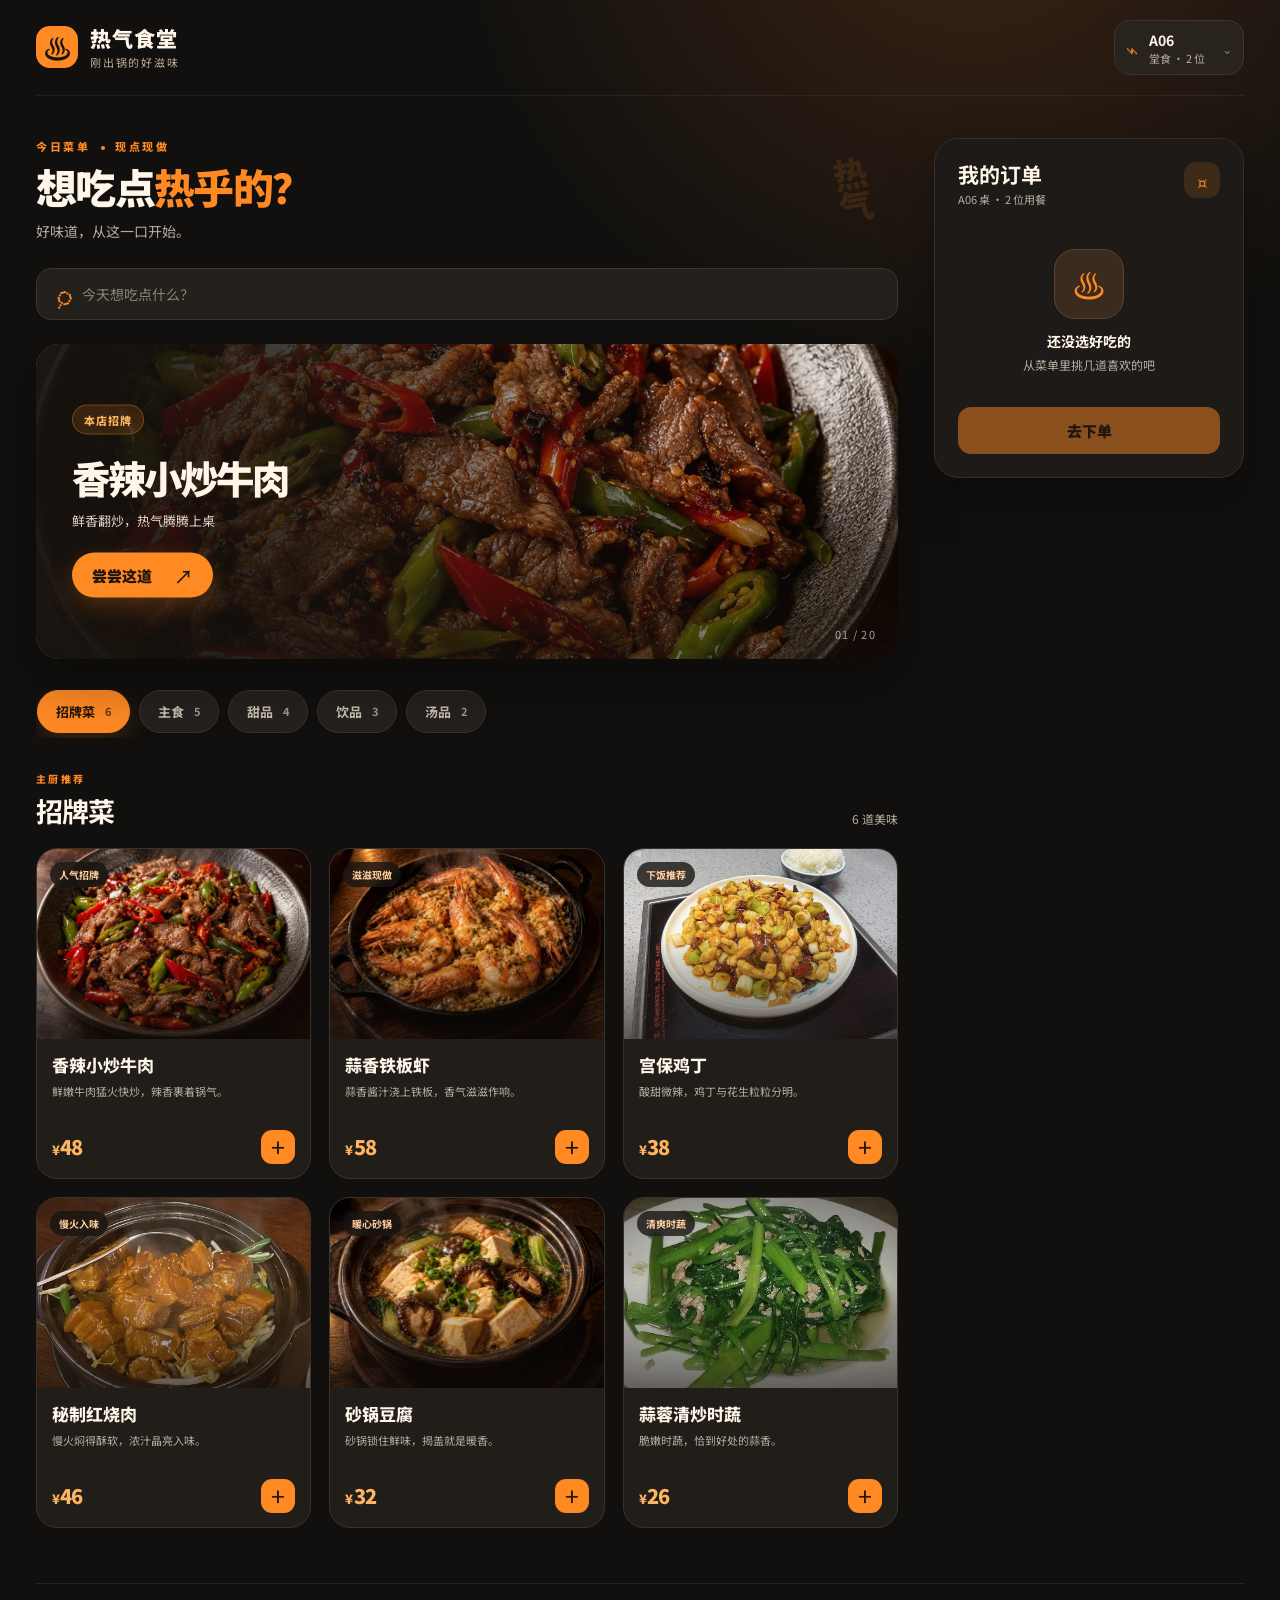
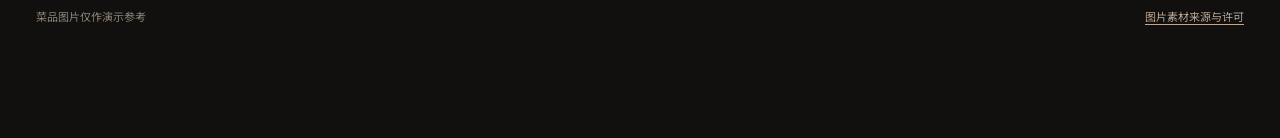
==== index.html @ c59a1891 "Publish mobile food ordering demo" ====
<!doctype html>
<html lang="zh-CN">
<head>
  <meta charset="UTF-8" />
  <meta name="viewport" content="width=device-width, initial-scale=1, viewport-fit=cover" />
  <meta name="theme-color" content="#11100e" />
  <meta name="description" content="热气食堂，现点现做的美味。" />
  <title>热气食堂 · 点单</title>
  <link rel="icon" type="image/svg+xml" href="data:image/svg+xml,%3Csvg xmlns='http://www.w3.org/2000/svg' viewBox='0 0 64 64'%3E%3Crect width='64' height='64' rx='16' fill='%2311100e'/%3E%3Cpath d='M14 37c2 10 10 15 18 15s16-5 18-15H14Z' fill='%23ff8a24'/%3E%3Cpath d='M24 14c-5 6 3 8-2 14M34 10c-5 7 3 9-2 17M44 15c-5 6 3 8-2 14' fill='none' stroke='%23fff5e8' stroke-width='3' stroke-linecap='round'/%3E%3C/svg%3E" />
  <link rel="stylesheet" href="./style.css" />
  <script defer src="./app.js"></script>
</head>
<body>
  <div class="app-shell">
    <header class="topbar">
      <div class="brand-lockup"><div class="brand-icon" aria-hidden="true">♨</div><div><div class="brand-name">热气食堂</div><div class="brand-sub">刚出锅的好滋味</div></div></div>
      <button class="table-chip" id="tableButton" type="button" aria-label="查看桌号与人数"><span class="table-chip-icon" aria-hidden="true">⌁</span><span><b>A06</b><small>堂食 · <span id="partyDisplay">2</span> 位</small></span><span class="chevron" aria-hidden="true">⌄</span></button>
    </header>
    <main class="main-content">
      <div class="menu-main">
        <section class="welcome"><div><div class="eyebrow">今日菜单 <span></span> 现点现做</div><h1>想吃点<span>热乎的？</span></h1><p>好味道，从这一口开始。</p></div><div class="welcome-mark" aria-hidden="true">热<br>气</div></section>
        <label class="searchbar"><span class="search-icon" aria-hidden="true">⌕</span><input id="searchInput" type="search" placeholder="今天想吃点什么？" autocomplete="off" /><button id="clearSearch" class="clear-search" type="button" aria-label="清除搜索">×</button></label>
        <section class="hero-card" id="heroCard" aria-label="招牌推荐"><div class="hero-photo" id="heroPhoto"></div><div class="hero-shade"></div><div class="hero-copy"><span class="hero-label">本店招牌</span><h2>香辣小炒牛肉</h2><p>鲜香翻炒，热气腾腾上桌</p><button id="heroButton" type="button">尝尝这道 <span aria-hidden="true">↗</span></button></div><div class="hero-number">01 / 20</div></section>
        <nav class="categories" id="categories" aria-label="菜品分类"></nav>
        <div class="section-heading"><div><p class="eyebrow" id="sectionEyebrow">主厨推荐</p><h2 id="sectionTitle">招牌菜</h2></div><span id="resultCount">6 道美味</span></div>
        <section class="food-grid" id="foodGrid" aria-label="菜品列表"></section>
      </div>
      <aside class="desktop-order" id="desktopOrder" aria-label="当前订单"></aside>
    </main>
    <footer class="site-footer"><span>菜品图片仅作演示参考</span><a href="./credits.html">图片素材来源与许可</a></footer>
  </div>
  <div class="mobile-order-bar" id="mobileOrderBar"></div>
  <div id="overlayRoot"></div>
  <div class="toast" id="toast" role="status" aria-live="polite"></div>
</body>
</html>
---- style.css ----
@import url('https://fonts.googleapis.com/css2?family=Noto+Sans+SC:wght@400;500;600;700;800;900&display=swap');
:root{color-scheme:dark;--bg:#11100e;--surface:#211e1a;--surface-2:#2b2722;--line:#3b352e;--cream:#fff5e8;--muted:#b8ada0;--orange:#ff8a24;--orange-light:#ffb460;--red:#ff5638;--radius:24px;font-family:'Noto Sans SC',-apple-system,BlinkMacSystemFont,'PingFang SC',sans-serif;background:var(--bg);color:var(--cream)}
*{box-sizing:border-box}html{scroll-behavior:smooth}body{margin:0;min-width:320px;background:radial-gradient(circle at 76% -8%,#3b2415 0,transparent 25%),var(--bg);font-size:15px}button,input,textarea{font:inherit}button{cursor:pointer}button:disabled{cursor:not-allowed;opacity:.48}img{display:block;max-width:100%}body.modal-open{overflow:hidden}::selection{background:#ff8a2466;color:white}
.app-shell{max-width:1440px;margin:auto;padding:0 36px 90px}.topbar{height:96px;display:flex;align-items:center;justify-content:space-between;border-bottom:1px solid #ffffff10}.brand-lockup{display:flex;align-items:center;gap:12px}.brand-icon{width:42px;height:42px;border-radius:14px;background:var(--orange);color:#19130d;display:grid;place-items:center;font-size:29px;font-weight:800;line-height:1}.brand-name{font-size:21px;font-weight:900;letter-spacing:.045em;line-height:1.3}.brand-sub{font-size:11px;color:#bda994;letter-spacing:.16em;margin-top:2px}.table-chip{border:1px solid var(--line);border-radius:16px;background:#28231d;padding:8px 12px;color:var(--cream);display:flex;align-items:center;gap:10px;min-width:130px;text-align:left;transition:border-color .2s,transform .2s}.table-chip:hover{border-color:var(--orange);transform:translateY(-1px)}.table-chip-icon{font-size:23px;color:var(--orange);line-height:1}.table-chip b{font-size:14px;line-height:1.2}.table-chip small{display:block;color:var(--muted);font-size:11px;white-space:nowrap}.chevron{margin-left:auto;color:var(--muted)}.main-content{display:grid;grid-template-columns:minmax(0,1fr) 310px;gap:36px}.menu-main{min-width:0}.welcome{display:flex;justify-content:space-between;align-items:center;margin:42px 0 27px}.eyebrow{font-size:11px;font-weight:800;letter-spacing:.23em;color:var(--orange);margin:0 0 9px}.eyebrow span{display:inline-block;width:4px;height:4px;border-radius:50%;background:var(--orange);vertical-align:middle;margin:0 5px}.welcome h1{font-size:clamp(30px,3.2vw,44px);line-height:1.17;margin:0;font-weight:900;letter-spacing:-.04em}.welcome h1 span{color:var(--orange)}.welcome p{margin:10px 0 0;color:var(--muted);font-size:14px}.welcome-mark{font-size:34px;font-weight:900;line-height:.95;color:#ff8a2420;transform:rotate(-11deg);margin-right:28px}.searchbar{height:52px;border:1px solid var(--line);border-radius:15px;background:#24201c;display:flex;align-items:center;padding:0 17px;gap:10px;transition:border-color .2s,box-shadow .2s}.searchbar:focus-within{border-color:var(--orange);box-shadow:0 0 0 3px #ff8a241a}.search-icon{font-size:31px;line-height:1;color:var(--orange);transform:rotate(-15deg);margin-top:-5px}.searchbar input{background:none;border:0;outline:0;color:var(--cream);width:100%;font-size:14px}.searchbar input::placeholder{color:#8e8479}.clear-search{background:none;border:0;color:var(--muted);font-size:22px;display:none}.clear-search.visible{display:block}.hero-card{height:315px;position:relative;border-radius:var(--radius);overflow:hidden;background:radial-gradient(circle at 70% 40%,#4a3020,#241b16 70%);margin:24px 0 30px;isolation:isolate;box-shadow:0 22px 60px #0005}.hero-photo{position:absolute;inset:0;background-size:cover;background-position:63% center;opacity:.97;transition:transform .6s}.hero-card:hover .hero-photo{transform:scale(1.045)}.hero-shade{position:absolute;inset:0;background:linear-gradient(90deg,#15110df2 0%,#15110dc9 30%,#15110d15 80%),linear-gradient(0deg,#110e0988,transparent 55%)}.hero-copy{position:absolute;left:36px;top:50%;transform:translateY(-50%);z-index:2}.hero-label{display:inline-block;padding:6px 11px;border-radius:100px;background:#ff8a2426;border:1px solid #ff8a2455;color:var(--orange-light);font-size:11px;font-weight:800;letter-spacing:.08em}.hero-copy h2{margin:14px 0 6px;font-size:clamp(27px,3vw,39px);font-weight:900;letter-spacing:-.05em}.hero-copy p{margin:0 0 23px;color:#e2d4c4;font-size:13px}.hero-copy button{border:0;border-radius:100px;background:var(--orange);color:#21150b;font-weight:900;padding:12px 20px;display:flex;gap:22px;align-items:center;box-shadow:0 8px 24px #ff8a2440;transition:transform .2s,background .2s}.hero-copy button:hover{transform:translateY(-2px);background:#ffa444}.hero-copy button span{font-size:19px;font-weight:500;line-height:1}.hero-number{position:absolute;right:22px;bottom:17px;color:#fff9;font-size:11px;letter-spacing:.12em}.categories{display:flex;gap:9px;overflow:auto;scrollbar-width:none;margin-bottom:33px;padding:1px 1px 5px}.categories::-webkit-scrollbar{display:none}.category-tab{border:1px solid var(--line);background:#24211e;color:#c8bdb0;padding:11px 18px;border-radius:100px;white-space:nowrap;display:flex;align-items:center;gap:10px;font-size:13px;font-weight:700;transition:all .2s}.category-tab:hover{border-color:#b87135;color:var(--cream)}.category-tab.active{background:var(--orange);color:#241508;border-color:var(--orange);box-shadow:0 7px 23px #ff8a242d}.category-count{font-size:11px;opacity:.72}.section-heading{display:flex;align-items:end;justify-content:space-between;margin-bottom:18px}.section-heading .eyebrow{margin-bottom:5px;font-size:10px}.section-heading h2{margin:0;font-size:27px;letter-spacing:-.04em}.section-heading>span{font-size:12px;color:var(--muted);margin-bottom:3px}.food-grid{display:grid;grid-template-columns:repeat(3,minmax(0,1fr));gap:18px}.food-card{background:#211e1a;border:1px solid #39332c;border-radius:21px;overflow:hidden;min-width:0;transition:transform .22s,border-color .22s,box-shadow .22s;position:relative}.food-card:hover{transform:translateY(-4px);border-color:#765037;box-shadow:0 16px 32px #0005}.food-card:focus-within{border-color:var(--orange)}.card-image-button{display:block;position:relative;width:100%;height:190px;border:0;padding:0;background:radial-gradient(circle at center,#493225,#1a1714);overflow:hidden}.card-image-button img{width:100%;height:100%;object-fit:cover;transition:transform .5s}.food-card:hover img{transform:scale(1.06)}.card-image-button:after{content:"";position:absolute;inset:45% 0 0;background:linear-gradient(transparent,#130d09a0);pointer-events:none}.card-tag{position:absolute;left:13px;top:13px;background:#181512cc;color:#ffce9d;font-size:10px;font-weight:700;padding:5px 9px;border-radius:100px;z-index:3;backdrop-filter:blur(5px)}.card-content{padding:15px 15px 14px}.card-title{border:0;background:none;color:var(--cream);padding:0;text-align:left;font-size:17px;line-height:1.35;font-weight:800;display:block}.card-desc{font-size:11px;line-height:1.45;color:var(--muted);margin:7px 0 15px;min-height:31px;display:-webkit-box;-webkit-line-clamp:2;-webkit-box-orient:vertical;overflow:hidden}.card-footer{display:flex;align-items:center;justify-content:space-between;gap:6px}.price{color:var(--orange-light);font-weight:900;font-size:20px;letter-spacing:-.04em}.price small{font-size:13px;margin-right:1px}.card-add{width:34px;height:34px;background:var(--orange);border:0;border-radius:11px;color:#261508;display:grid;place-items:center;font-size:25px;line-height:1;transition:transform .18s,background .18s}.card-add:hover{transform:scale(1.09);background:#ffab4e}.stepper{display:flex;align-items:center;gap:5px}.stepper button{height:29px;width:29px;border:1px solid #6b5440;border-radius:9px;background:#30271f;color:var(--cream);font-size:19px;line-height:1}.stepper button:last-child{background:var(--orange);border-color:var(--orange);color:#1b110a}.stepper b{font-size:13px;min-width:15px;text-align:center}.desktop-order{position:sticky;top:20px;align-self:start;margin-top:42px;border-radius:24px;background:#1d1a17;border:1px solid #352d26;padding:23px;min-height:315px;box-shadow:0 20px 50px #0004}.order-head{display:flex;justify-content:space-between;align-items:start;margin-bottom:18px}.order-head h2{font-size:21px;line-height:1.2;margin:0}.order-head small{color:var(--muted);font-size:11px}.order-title-icon{width:36px;height:36px;border-radius:12px;background:#ff8a2425;color:var(--orange);display:grid;place-items:center;font-size:19px}.order-empty{text-align:center;padding:23px 0 19px;color:var(--muted)}.order-empty-icon{width:70px;height:70px;border-radius:21px;border:1px solid #5e4430;background:#3b2b1f;display:grid;place-items:center;margin:0 auto 12px;color:var(--orange);font-size:34px}.order-empty b{display:block;color:var(--cream);font-size:14px;margin-bottom:5px}.order-empty p{font-size:12px;margin:0}.order-row{display:grid;grid-template-columns:45px 1fr auto;gap:9px;align-items:center;padding:12px 0;border-bottom:1px solid #ffffff12}.order-row img{height:45px;width:45px;object-fit:cover;border-radius:9px}.order-row b{font-size:12px;display:block;line-height:1.35}.order-row small{font-size:10px;color:var(--muted)}.order-row .line-price{color:var(--orange-light);font-size:12px;font-weight:800}.order-summary{border-top:1px solid #ffffff18;margin-top:19px;padding-top:16px;display:flex;justify-content:space-between;align-items:center}.order-summary span{color:var(--muted);font-size:12px}.order-summary b{font-size:23px;color:var(--orange-light)}.primary-button{border:0;border-radius:13px;background:var(--orange);color:#241407;font-weight:900;min-height:47px;padding:11px 20px;transition:transform .18s,background .18s}.primary-button:hover{background:#ffab4e;transform:translateY(-1px)}.order-checkout{width:100%;margin-top:15px}.mobile-order-bar{display:none}.empty-result{grid-column:1/-1;padding:60px 20px;text-align:center;color:var(--muted);border:1px dashed #5b4b3e;border-radius:20px}.empty-result b{display:block;color:var(--cream);font-size:17px;margin-bottom:5px}.empty-result p{margin:0 0 20px;font-size:13px}.empty-result button{border:1px solid var(--orange);background:transparent;color:var(--orange);padding:9px 15px;border-radius:9px}
/* Ambience lives inside the food image, and pauses when its card leaves view. */
.food-visual{position:absolute;inset:0;pointer-events:none;overflow:hidden;z-index:2}.food-visual .steam{position:absolute;bottom:18%;width:22px;height:75px;border-radius:50%;filter:blur(8px);background:linear-gradient(0deg,#fff0,#fff5 45%,#fff0);opacity:0;animation:steam-rise 3.6s ease-out infinite;transform-origin:bottom}.food-visual .steam:nth-child(1){left:44%;animation-delay:.3s}.food-visual .steam:nth-child(2){left:55%;animation-delay:1.5s;height:65px}.food-visual .steam:nth-child(3){left:63%;animation-delay:2.4s;height:51px}.food-visual .spark{position:absolute;left:52%;bottom:32%;width:4px;height:4px;border-radius:50%;background:#ff9a39;box-shadow:0 0 8px 2px #ff6a21;opacity:0;animation:spark-fly 3s infinite}.food-visual .spark:nth-of-type(5){left:66%;animation-delay:1.3s}.food-visual .spark:nth-of-type(6){left:38%;animation-delay:2s}.food-visual .bubble{position:absolute;bottom:14%;width:5px;height:5px;border:1px solid #fff9;border-radius:50%;opacity:0;animation:bubble-up 3s linear infinite}.food-visual .bubble:nth-child(1){left:42%;animation-delay:0s}.food-visual .bubble:nth-child(2){left:53%;animation-delay:1s;width:8px;height:8px}.food-visual .bubble:nth-child(3){left:61%;animation-delay:2s}.food-visual .shine{position:absolute;width:60%;height:40%;left:20%;top:31%;border-radius:50%;background:radial-gradient(ellipse,#ffb56533,transparent 70%);mix-blend-mode:screen;animation:shine-breathe 3.5s ease-in-out infinite alternate}.food-visual .snow{position:absolute;left:48%;top:10%;width:4px;height:4px;background:#fff8;border-radius:50%;opacity:0;animation:snow-fall 4s linear infinite}.food-visual .snow:nth-child(2){left:61%;animation-delay:1.4s}.food-visual .snow:nth-child(3){left:35%;animation-delay:2.7s}.food-visual.paused *{animation-play-state:paused!important}.food-visual.low-motion *{animation:none!important}.food-visual.low-motion .steam{opacity:.26}.food-visual.low-motion .shine{opacity:.5}@keyframes steam-rise{0%{transform:translate(0,10px) scale(.6);opacity:0}25%{opacity:.35}100%{transform:translate(15px,-65px) scale(1.65);opacity:0}}@keyframes spark-fly{0%,66%{opacity:0;transform:translate(0,0) scale(.2)}70%{opacity:.8}90%,100%{opacity:0;transform:translate(18px,-46px) scale(.2)}}@keyframes bubble-up{0%{transform:translateY(0) scale(.5);opacity:0}15%{opacity:.8}85%{opacity:.55}100%{transform:translateY(-95px) scale(1.15);opacity:0}}@keyframes shine-breathe{from{opacity:.3;transform:scale(.9)}to{opacity:.8;transform:scale(1.08)}}@keyframes snow-fall{0%{transform:translate(0,-12px);opacity:0}20%{opacity:.85}100%{transform:translate(22px,110px);opacity:0}}
/* Detail and order sheets */
.overlay{position:fixed;inset:0;z-index:50;background:#000b;display:flex;justify-content:center;align-items:center;padding:22px;backdrop-filter:blur(6px);animation:overlay-in .2s}.sheet{width:min(940px,100%);max-height:min(92vh,860px);overflow:auto;border-radius:28px;background:#211e1a;border:1px solid #514238;box-shadow:0 30px 90px #000b;position:relative;animation:sheet-in .28s cubic-bezier(.2,.8,.2,1)}.close-button{position:absolute;z-index:15;right:18px;top:18px;width:38px;height:38px;border:1px solid #ffffff55;border-radius:12px;background:#1a1713aa;color:white;font-size:24px;display:grid;place-items:center;backdrop-filter:blur(7px)}.detail-layout{display:grid;grid-template-columns:48% 52%;min-height:565px}.detail-photo-wrap{position:relative;min-height:565px;background:#1a1714;overflow:hidden}.detail-photo-wrap img{width:100%;height:100%;object-fit:cover;position:absolute;inset:0}.detail-photo-wrap:after{content:"";position:absolute;inset:45% 0 0;background:linear-gradient(transparent,#14100dbb);pointer-events:none}.detail-photo-wrap .food-visual{z-index:2}.detail-photo-label{position:absolute;left:25px;bottom:26px;z-index:5;color:#fff;font-size:12px;letter-spacing:.12em}.detail-content{padding:37px 36px 28px;display:flex;flex-direction:column}.detail-category{font-size:11px;color:var(--orange);font-weight:800;letter-spacing:.17em}.detail-content h2{font-size:31px;line-height:1.25;margin:10px 0 11px;letter-spacing:-.04em}.detail-description{font-size:14px;line-height:1.75;color:#cdbfae;margin:0 0 19px}.detail-price{font-size:27px;font-weight:900;color:var(--orange-light);margin-bottom:19px}.detail-price small{font-size:16px}.detail-line{border-top:1px solid #ffffff18;margin:0 0 19px}.detail-label{font-size:12px;font-weight:800;color:#e4d8c9;margin:0 0 10px}.option-group{display:flex;flex-wrap:wrap;gap:8px;margin:0 0 18px}.option{border:1px solid #5a4c3f;background:#302a24;color:#d4c5b5;border-radius:10px;padding:9px 13px;font-size:12px}.option.active{border-color:var(--orange);background:#ff8a2425;color:#ffb867}.detail-ingredients{font-size:12px;color:var(--muted);line-height:1.6;margin:0 0 15px}.interaction-row{display:flex;align-items:center;gap:11px;margin:0 0 20px}.interaction-button{border:1px solid #ff8a2470;background:#ff8a2416;color:#ffb970;padding:10px 15px;border-radius:10px;font-size:12px;font-weight:800}.interaction-hint{color:var(--muted);font-size:11px}.note-input{width:100%;border:1px solid #55483b;background:#2b2621;color:var(--cream);border-radius:10px;padding:10px 12px;resize:vertical;min-height:42px;max-height:90px;outline:0;font-size:12px}.note-input:focus{border-color:var(--orange)}.detail-actions{margin-top:auto;display:flex;gap:11px;align-items:center;padding-top:19px}.detail-actions .stepper{border:1px solid #5b4a3d;border-radius:12px;padding:5px}.detail-actions .stepper button{border:0;background:none;color:var(--cream);font-size:21px}.detail-actions .stepper b{min-width:24px}.detail-actions .primary-button{flex:1}.detail-effect{position:absolute;inset:0;z-index:4;pointer-events:none;overflow:hidden}.effect-glow{position:absolute;width:70%;height:65%;left:15%;top:23%;background:radial-gradient(ellipse,#ff662988,transparent 65%);opacity:0}.effect-wave{position:absolute;width:170px;height:60px;left:calc(50% - 85px);top:57%;border:2px solid #fff8;border-radius:50%;opacity:0}.effect-particles{position:absolute;inset:0}.effect-particles span{position:absolute;left:var(--x);top:var(--y);width:var(--s);height:var(--s);background:var(--c);border-radius:50%;opacity:0}.detail-photo-wrap.effect-playing .effect-glow{animation:effect-glow 1.8s}.detail-photo-wrap.effect-playing .effect-wave{animation:effect-wave 1.5s}.detail-photo-wrap.effect-playing .effect-particles span{animation:effect-fall 1.65s ease-out var(--d) forwards}.detail-photo-wrap.effect-playing.effect-lift img{animation:photo-lift 1.6s ease-in-out}.detail-photo-wrap.effect-playing.effect-stir img{animation:photo-stir 1.6s ease-in-out}.detail-photo-wrap.effect-playing.effect-jiggle img{animation:photo-jiggle 1.5s ease-out}.detail-photo-wrap.effect-playing.effect-pour .effect-glow{animation:effect-glow 2.2s}.detail-photo-wrap.effect-playing.effect-spark .effect-glow{animation:effect-glow 1.6s}.detail-photo-wrap.effect-playing.effect-cool .effect-wave{animation:effect-wave 1.7s}.detail-photo-wrap.effect-playing.effect-cut .effect-glow{animation:effect-glow 1.5s}@keyframes effect-glow{0%,100%{opacity:0;transform:scale(.7)}40%{opacity:.8;transform:scale(1.2)}}@keyframes effect-wave{0%{opacity:0;transform:scale(.5)}25%{opacity:.7}100%{opacity:0;transform:scale(1.7)}}@keyframes effect-fall{0%{opacity:0;transform:translateY(-35px) scale(.5)}20%{opacity:.9}100%{opacity:0;transform:translate(var(--dx),var(--dy)) scale(1.2)}}@keyframes photo-lift{0%,100%{transform:scale(1)}45%{transform:scale(1.045) translateY(-7px)}}@keyframes photo-stir{0%,100%{transform:scale(1) rotate(0)}25%{transform:scale(1.02) rotate(1deg)}65%{transform:scale(1.02) rotate(-1deg)}}@keyframes photo-jiggle{0%,100%{transform:translateX(0)}18%{transform:translateX(3px)}33%{transform:translateX(-3px)}47%{transform:translateX(2px)}60%{transform:translateX(-1px)}}
.cart-sheet{width:min(570px,100%);padding:31px;max-height:min(90vh,810px)}.cart-sheet h2{font-size:25px;margin:0 0 4px}.sheet-subtitle{font-size:12px;color:var(--muted);margin:0 0 22px}.cart-list{max-height:350px;overflow:auto}.cart-item{display:grid;grid-template-columns:68px 1fr auto;gap:13px;border-top:1px solid #ffffff18;padding:15px 0}.cart-item img{width:68px;height:68px;border-radius:11px;object-fit:cover}.cart-item-name{font-size:14px;font-weight:800;margin:0 0 5px}.cart-item-meta{font-size:11px;color:var(--muted);line-height:1.5;margin:0 0 7px}.cart-item-edit{border:0;background:none;color:var(--orange-light);font-size:11px;padding:0;text-decoration:underline;text-underline-offset:2px}.cart-item-right{text-align:right}.cart-item-price{font-weight:800;color:var(--orange-light);font-size:14px;margin:1px 0 12px}.cart-item .stepper button{width:25px;height:25px;font-size:16px}.cart-total{display:flex;align-items:center;justify-content:space-between;border-top:1px solid #ffffff25;padding:18px 0 14px;font-size:14px}.cart-total strong{font-size:26px;color:var(--orange-light)}.cart-form{display:grid;grid-template-columns:1fr 1fr;gap:13px;margin-top:13px}.field-label{font-size:11px;color:var(--muted);display:block;margin-bottom:7px}.field-box{height:44px;width:100%;background:#2b2621;border:1px solid #594a3e;border-radius:10px;color:var(--cream);padding:0 12px;outline:0}.field-box:focus{border-color:var(--orange)}.cart-sheet .primary-button{width:100%;margin-top:18px}.cart-empty{text-align:center;padding:45px 0 25px}.cart-empty b{font-size:17px}.cart-empty p{color:var(--muted);font-size:13px}.cart-empty button{border:1px solid var(--orange);color:var(--orange);background:transparent;border-radius:10px;padding:10px 17px}.success-sheet{width:min(490px,100%);padding:36px;text-align:center}.success-icon{width:76px;height:76px;border-radius:50%;background:#ff8a2422;color:var(--orange);display:grid;place-items:center;margin:0 auto 18px;font-size:36px}.success-sheet h2{font-size:26px;margin:0 0 7px}.success-sheet p{font-size:13px;color:var(--muted);line-height:1.6}.success-detail{text-align:left;background:#2b2621;border-radius:15px;padding:17px;margin:22px 0}.success-detail div{display:flex;justify-content:space-between;font-size:12px;padding:7px 0;gap:10px}.success-detail b{font-size:12px}.success-detail .success-total{border-top:1px solid #ffffff22;margin-top:7px;padding-top:15px;font-weight:800}.success-sheet .primary-button{width:100%}.table-sheet{width:min(400px,100%);padding:30px}.table-sheet h2{font-size:23px;margin:0 0 10px}.table-sheet p{font-size:12px;color:var(--muted);margin:0 0 20px}.party-control{display:flex;justify-content:space-between;align-items:center;margin-bottom:20px}.party-control .stepper button{width:34px;height:34px}.toast{position:fixed;left:50%;bottom:96px;transform:translate(-50%,20px);opacity:0;pointer-events:none;z-index:100;background:#fff6e9;color:#241608;border-radius:11px;padding:10px 17px;font-size:12px;font-weight:800;transition:opacity .2s,transform .2s;box-shadow:0 10px 30px #0007}.toast.visible{opacity:1;transform:translate(-50%,0)}@keyframes overlay-in{from{opacity:0}to{opacity:1}}@keyframes sheet-in{from{opacity:0;transform:translateY(18px) scale(.98)}to{opacity:1;transform:translateY(0) scale(1)}}
@media(max-width:1100px){.main-content{grid-template-columns:minmax(0,1fr) 260px;gap:22px}.app-shell{padding:0 24px 90px}.food-grid{grid-template-columns:repeat(2,minmax(0,1fr))}.desktop-order{padding:17px}}@media(max-width:760px){.app-shell{padding:0 16px 115px}.topbar{height:77px}.brand-name{font-size:18px}.brand-sub{font-size:10px}.brand-icon{width:38px;height:38px;font-size:25px}.table-chip{min-width:101px;padding:7px 9px;gap:6px}.table-chip-icon{display:none}.table-chip b{font-size:13px}.table-chip small{font-size:10px}.main-content{display:block}.desktop-order{display:none}.welcome{margin:29px 0 23px}.welcome h1{font-size:31px}.welcome-mark{font-size:29px;margin-right:11px}.searchbar{height:50px}.hero-card{height:255px;margin:20px 0 24px}.hero-copy{left:22px}.hero-copy h2{font-size:27px}.hero-copy p{font-size:12px;max-width:170px;line-height:1.5}.hero-copy button{padding:10px 16px;font-size:12px}.categories{margin-right:-16px;margin-bottom:26px;padding-right:16px}.category-tab{padding:10px 15px}.section-heading h2{font-size:23px}.food-grid{gap:11px}.card-image-button{height:155px}.card-content{padding:12px}.card-title{font-size:14px;min-height:19px}.card-desc{font-size:11px;margin:5px 0 9px;min-height:31px}.price{font-size:17px}.price small{font-size:11px}.card-add{width:31px;height:31px;border-radius:10px;font-size:22px}.stepper{gap:2px}.stepper button{width:25px;height:25px}.stepper b{font-size:11px;min-width:13px}.mobile-order-bar{display:block;position:fixed;left:0;right:0;bottom:0;z-index:20;background:linear-gradient(180deg,#1d1916eb,#1d1916);border-top:1px solid #5a3f29;padding:10px max(16px,env(safe-area-inset-right)) calc(10px + env(safe-area-inset-bottom));backdrop-filter:blur(16px)}.mobile-order-inner{max-width:730px;margin:auto;display:flex;align-items:center;gap:12px}.cart-bag{position:relative;flex:0 0 43px;height:43px;border-radius:14px;background:#ff8a2425;display:grid;place-items:center;color:var(--orange);font-size:23px}.cart-bag i{position:absolute;top:-5px;right:-6px;border-radius:100px;background:var(--orange);color:#1b1109;font-style:normal;font-size:10px;font-weight:900;padding:2px 5px}.mobile-order-info{flex:1}.mobile-order-info strong{font-size:18px;color:var(--orange-light)}.mobile-order-info small{display:block;font-size:10px;color:var(--muted)}.mobile-order-bar .primary-button{min-height:42px;padding:9px 18px}.overlay{align-items:end;padding:0}.sheet{max-height:94dvh;width:100%;border-radius:25px 25px 0 0;animation:sheet-up .3s cubic-bezier(.2,.8,.2,1)}@keyframes sheet-up{from{transform:translateY(100%)}to{transform:translateY(0)}}.detail-layout{display:block;min-height:0}.detail-photo-wrap{height:36dvh;min-height:230px;max-height:340px}.detail-content{padding:20px 20px calc(20px + env(safe-area-inset-bottom))}.detail-content h2{font-size:24px;margin:6px 0 7px}.detail-description{font-size:12px;margin-bottom:10px}.detail-price{font-size:23px;margin-bottom:11px}.detail-line{margin-bottom:13px}.option-group{margin-bottom:12px}.detail-ingredients{margin-bottom:10px}.interaction-row{margin-bottom:12px}.detail-actions{position:sticky;bottom:0;background:linear-gradient(transparent,#211e1a 12%);padding-top:15px}.cart-sheet,.success-sheet,.table-sheet{padding:27px 20px calc(25px + env(safe-area-inset-bottom))}.cart-list{max-height:33dvh}.toast{bottom:105px}}@media(max-width:390px){.hero-card{height:234px}.hero-copy h2{font-size:23px}.hero-copy p{font-size:11px}.card-image-button{height:137px}.card-tag{font-size:9px;left:9px;top:9px}.card-content{padding:10px}.card-title{font-size:13px}.card-desc{font-size:10px}.stepper button{width:22px;height:22px}.card-footer{gap:2px}}@media(prefers-reduced-motion:reduce){*,*:before,*:after{animation-duration:.01ms!important;transition-duration:.01ms!important;scroll-behavior:auto!important}.food-visual .steam{opacity:.2!important}.food-visual .shine{opacity:.3!important}}
.recent-order-link{border:0;background:none;color:var(--orange-light);font-size:11px;padding:12px 0 0;display:block;margin:auto;text-decoration:underline;text-underline-offset:3px}.order-result-items{border-top:1px solid #ffffff26;border-bottom:1px solid #ffffff26;margin:10px 0;padding:9px 0}.order-result-items div{align-items:start!important}.order-result-items span{max-width:75%;line-height:1.5}.order-result-items b{white-space:nowrap}
/* Food motion is restricted to a feathered region of the photograph. */
.detail-photo-wrap img.food-motion-patch{opacity:0;pointer-events:none;-webkit-mask-image:radial-gradient(ellipse 40% 36% at 50% 56%,#000 30%,transparent 100%);mask-image:radial-gradient(ellipse 40% 36% at 50% 56%,#000 30%,transparent 100%)}
.detail-photo-wrap.effect-playing.effect-lift .food-motion-patch,.detail-photo-wrap.effect-playing.effect-stretch .food-motion-patch{opacity:1;animation:food-region-lift 1.7s ease-in-out}
.detail-photo-wrap.effect-playing.effect-stir .food-motion-patch,.detail-photo-wrap.effect-playing.effect-blend .food-motion-patch{opacity:1;animation:food-region-stir 1.7s ease-in-out}
.detail-photo-wrap.effect-playing.effect-jiggle .food-motion-patch{opacity:1;animation:food-region-jiggle 1.5s ease-out}
.detail-photo-wrap.effect-playing.effect-cut .food-motion-patch{opacity:1;animation:food-region-cut 1.7s ease-in-out}
.detail-photo-wrap.effect-playing.effect-lift>img:first-child,.detail-photo-wrap.effect-playing.effect-stir>img:first-child,.detail-photo-wrap.effect-playing.effect-jiggle>img:first-child{animation:none}
@keyframes food-region-lift{0%,100%{transform:translateY(0);opacity:0}15%{opacity:1}48%{transform:translateY(-18px) scale(1.035);opacity:1}85%{opacity:1}}
@keyframes food-region-stir{0%,100%{transform:rotate(0) scale(1);opacity:0}18%,80%{opacity:1}40%{transform:rotate(2deg) scale(1.015)}65%{transform:rotate(-1.4deg) scale(1.015)}}
@keyframes food-region-jiggle{0%,100%{transform:translateX(0);opacity:0}12%,78%{opacity:1}20%{transform:translateX(5px)}35%{transform:translateX(-4px)}50%{transform:translateX(2px)}68%{transform:translateX(-1px)}}
@keyframes food-region-cut{0%,100%{transform:translate(0,0);opacity:0}18%,80%{opacity:1}55%{transform:translate(7px,4px) scale(1.025)}}
.detail-photo-wrap .reveal-lid{position:absolute;left:50%;top:54%;inset:auto;width:83%;height:auto;max-height:70%;object-fit:contain;transform:translate(-50%,-50%);z-index:3;filter:drop-shadow(0 13px 12px #0009);pointer-events:none;transition:none}
.detail-photo-wrap.effect-playing.effect-reveal .reveal-lid{animation:lid-lift 2.05s cubic-bezier(.25,.7,.22,1) forwards}
.detail-photo-wrap.effect-revealed .reveal-lid{opacity:0;transform:translate(-12%,-130%) rotate(13deg)}
.detail-photo-wrap.effect-playing.effect-reveal .food-visual .steam{animation-duration:1.55s}
@keyframes lid-lift{0%{transform:translate(-50%,-50%) rotate(0);opacity:1}26%{transform:translate(-48%,-82%) rotate(3deg);opacity:1}72%{transform:translate(-8%,-125%) rotate(13deg);opacity:1}100%{transform:translate(-8%,-135%) rotate(16deg);opacity:0}}
.effect-stream{position:absolute;left:52%;top:5%;width:9px;height:58%;border-radius:50%;background:linear-gradient(90deg,#ffffff20,#ffb76ccf,#fff6c775,#ffffff18);filter:blur(2px);transform:rotate(15deg) scaleY(0);transform-origin:top;opacity:0;box-shadow:0 0 10px #ffb8604d}
.detail-photo-wrap.effect-playing.effect-pour .effect-stream{animation:liquid-pour 1.75s ease-in-out}
.detail-photo-wrap.effect-playing.effect-cut .effect-stream{left:53%;top:47%;height:25%;width:17px;background:linear-gradient(90deg,#431805,#844122,#c27949,#562208);animation:liquid-pour 1.65s ease-in-out}
.detail-photo-wrap.effect-playing.effect-stretch .effect-stream{left:47%;top:29%;height:42%;width:4px;background:linear-gradient(90deg,#fff4ca,#f4c86b,#fff5c8);box-shadow:8px 1px 0 #ffe1a7,16px -2px 0 #f5d38b;animation:liquid-pour 1.8s ease-in-out}
@keyframes liquid-pour{0%,100%{opacity:0;transform:rotate(15deg) scaleY(0)}20%{opacity:.9;transform:rotate(15deg) scaleY(.45)}55%{opacity:.95;transform:rotate(15deg) scaleY(1)}80%{opacity:.65;transform:rotate(15deg) scaleY(.85)}}
@media(prefers-reduced-motion:reduce){.detail-photo-wrap .reveal-lid{display:none}}
.detail-photo-wrap .reveal-lid{inset:54% auto auto 50%}
.site-footer{display:flex;justify-content:space-between;gap:15px;border-top:1px solid #ffffff14;margin-top:55px;padding:24px 0;color:#8e8378;font-size:11px}.site-footer a{color:#bba797;text-decoration:underline;text-underline-offset:3px}@media(max-width:760px){.site-footer{margin-top:40px;flex-wrap:wrap;padding-bottom:24px}}
/* Keep regular reading text legible on compact phones. */
@media(max-width:760px){.card-desc{font-size:12px;line-height:1.42;min-height:34px}.detail-description{font-size:14px;line-height:1.55}.interaction-button{font-size:13px}.detail-ingredients{font-size:12px}}
@media(max-width:390px){.card-desc{font-size:12px;min-height:34px}}
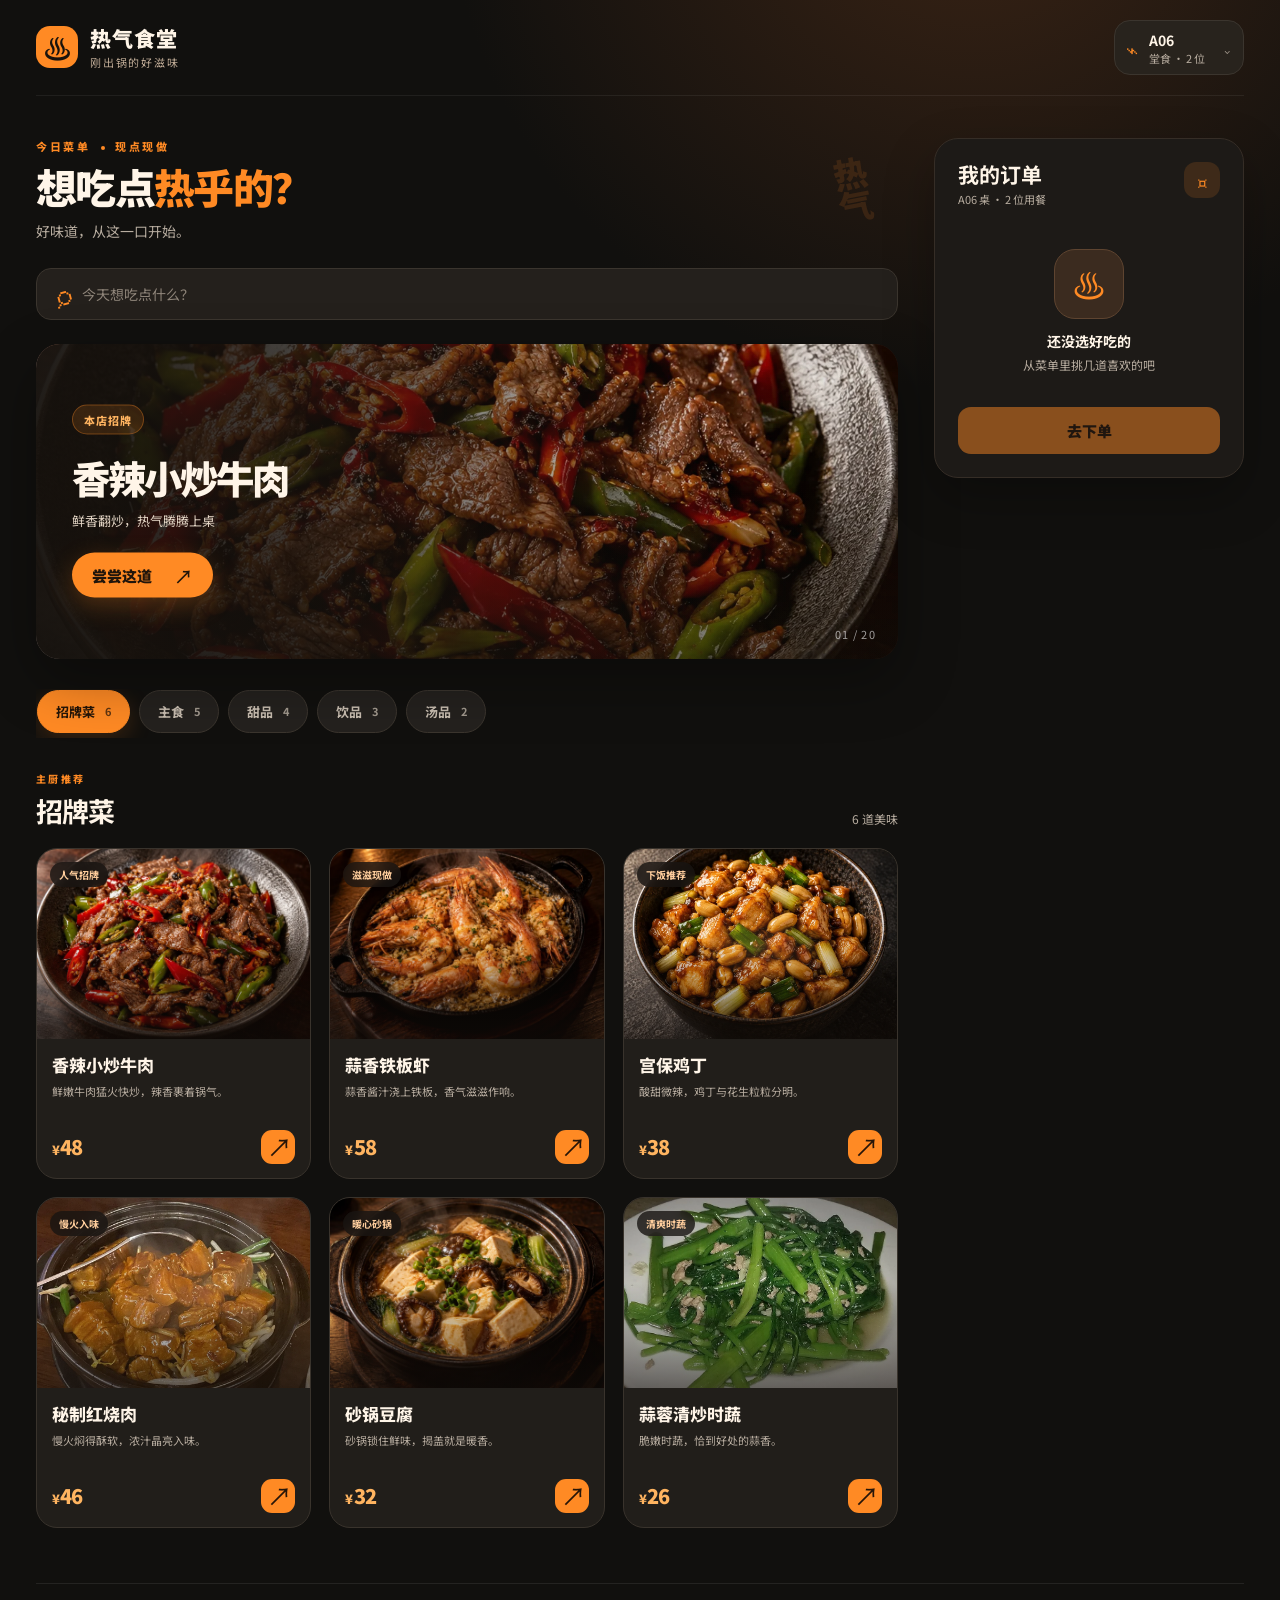
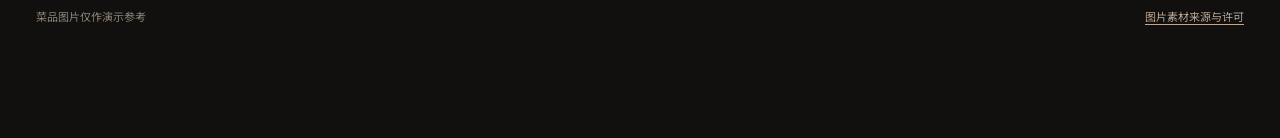
==== commit 69e81be7: "Make every dish respond to customization choices" ====
--- a/index.html
+++ b/index.html
@@ -8,6 +8,7 @@
   <title>热气食堂 · 点单</title>
   <link rel="icon" type="image/svg+xml" href="data:image/svg+xml,%3Csvg xmlns='http://www.w3.org/2000/svg' viewBox='0 0 64 64'%3E%3Crect width='64' height='64' rx='16' fill='%2311100e'/%3E%3Cpath d='M14 37c2 10 10 15 18 15s16-5 18-15H14Z' fill='%23ff8a24'/%3E%3Cpath d='M24 14c-5 6 3 8-2 14M34 10c-5 7 3 9-2 17M44 15c-5 6 3 8-2 14' fill='none' stroke='%23fff5e8' stroke-width='3' stroke-linecap='round'/%3E%3C/svg%3E" />
   <link rel="stylesheet" href="./style.css" />
+  <script defer src="./experience.js"></script>
   <script defer src="./app.js"></script>
 </head>
 <body>
--- a/style.css
+++ b/style.css
@@ -36,3 +36,88 @@
 /* Keep regular reading text legible on compact phones. */
 @media(max-width:760px){.card-desc{font-size:12px;line-height:1.42;min-height:34px}.detail-description{font-size:14px;line-height:1.55}.interaction-button{font-size:13px}.detail-ingredients{font-size:12px}}
 @media(max-width:390px){.card-desc{font-size:12px;min-height:34px}}
+
+/* V2 · ingredient stage: option choices drive visible food layers. */
+.detail-layout{grid-template-columns:minmax(0,50%) minmax(0,50%);min-height:600px}
+.experience-stage{--stage-bg:#482526;--stage-glow:#e55e2d;--portion-scale:1;position:relative;isolation:isolate;min-height:600px;overflow:hidden;background-color:var(--stage-bg);transition:background-color .65s ease}
+.experience-stage[data-mood="hot"]{--stage-bg:#612524;--stage-glow:#f57d37}
+.experience-stage[data-mood="amber"]{--stage-bg:#493123;--stage-glow:#e7a255}
+.experience-stage[data-mood="sage"]{--stage-bg:#203d34;--stage-glow:#72aa81}
+.experience-stage[data-mood="cool"]{--stage-bg:#173d43;--stage-glow:#7ed4cd}
+.experience-stage[data-mood="berry"]{--stage-bg:#4a283e;--stage-glow:#ed8bab}
+.experience-stage::before{content:"";position:absolute;inset:-20%;z-index:-1;background:radial-gradient(circle at 52% 44%,var(--stage-glow),transparent 42%);opacity:.35;transition:opacity .5s}
+.experience-stage::after{content:"";position:absolute;inset:0;z-index:7;pointer-events:none;background:linear-gradient(180deg,#140f0c24 0%,transparent 42%,#130e0c9c 100%)}
+.scene-photo-haze{position:absolute;inset:-40px;background-image:var(--meal-image);background-position:center;background-size:cover;filter:blur(21px) saturate(.9);opacity:.20;transform:scale(1.1)}
+.scene-rim{position:absolute;width:min(105%,510px);aspect-ratio:1;left:50%;top:42%;transform:translate(-50%,-50%);border:1px solid #ffffff1a;border-radius:50%;box-shadow:inset 0 0 90px #fff1,0 0 80px #0002}
+.scene-halo{position:absolute;width:340px;height:190px;left:50%;top:58%;transform:translate(-50%,-50%);border-radius:50%;background:radial-gradient(ellipse,var(--stage-glow),transparent 68%);filter:blur(21px);opacity:.52;transition:background .6s,opacity .6s}
+.scene-orbit{position:absolute;left:50%;top:56%;width:330px;height:150px;transform:translate(-50%,-50%) rotate(-10deg);border:1px solid #fff3;border-radius:50%;opacity:.58}
+.scene-orbit-two{width:365px;height:180px;transform:translate(-50%,-50%) rotate(15deg);opacity:.26}
+.scene-platter{position:absolute;z-index:2;left:50%;top:52%;width:min(79%,320px);height:195px;border:9px solid #e9d9c7;border-radius:50%;overflow:hidden;box-shadow:0 12px 0 #a3866b,0 27px 34px #0d0708a8,inset 0 0 18px #5a352d9a;transform:translate(-50%,20px) scale(calc(var(--portion-scale) * .74));opacity:0;transition:transform .65s cubic-bezier(.2,.8,.2,1),opacity .5s,border-color .5s}
+.experience-stage.is-ready .scene-platter{transform:translate(-50%,0) scale(var(--portion-scale));opacity:1}
+.scene-platter img{display:block;width:100%;height:100%;object-fit:cover;object-position:center 52%;filter:saturate(1.12) contrast(1.06);transform:scale(1.12)}
+.scene-platter::after{content:"";position:absolute;inset:0;border-radius:50%;box-shadow:inset 0 0 35px #1b0d0d9a,inset 0 -16px 23px #1b0d0d7a;pointer-events:none}
+.scene-platter{top:30%;width:min(92%,430px);height:320px;border:0;box-shadow:0 25px 44px #0d070884;border-radius:50%}
+.scene-platter img{transform:scale(1.03)}
+.scene-platter::after{box-shadow:inset 0 0 26px #1b0d0d60}
+.scene-pieces{position:absolute;inset:0;z-index:4;pointer-events:none}
+.scene-piece{position:absolute;left:var(--piece-x);top:var(--piece-y);width:var(--piece-w);height:auto;aspect-ratio:1.5;opacity:0;filter:drop-shadow(0 12px 7px #12090890);transform:translate(-50%,calc(-50% - 50px)) rotate(calc(var(--piece-r) - 16deg)) scale(.72);transition:transform .7s cubic-bezier(.18,.76,.19,1),opacity .38s ease,filter .4s;transition-delay:var(--stagger)}
+.scene-piece svg{display:block;width:100%;height:100%;overflow:visible}
+.scene-piece img{display:block;width:100%;height:100%;object-fit:contain}
+.experience-stage.is-ready .scene-piece:not(.is-removed){opacity:1;transform:translate(-50%,-50%) rotate(var(--piece-r)) scale(1)}
+.experience-stage.is-ready .scene-piece.is-removed{opacity:0;transform:translate(calc(-50% + var(--exit-x)),calc(-50% - 110px)) rotate(43deg) scale(.55);transition-delay:0ms}
+.scene-piece[data-channel="chili"]{z-index:7;width:calc(var(--piece-w) * 1.35);filter:drop-shadow(0 8px 5px #260909ac)}
+.scene-piece[data-channel="ice"]{z-index:6;width:calc(var(--piece-w) * .8);filter:drop-shadow(0 7px 10px #c8fdff99)}
+.scene-piece[data-channel="sugar"]{z-index:8;filter:drop-shadow(0 1px 8px #fff9cc99)}
+.scene-lid{position:absolute;z-index:6;left:50%;top:49%;width:min(82%,315px);height:220px;object-fit:contain;filter:drop-shadow(0 17px 13px #150d0fa8);transform:translate(-50%,-30%) rotate(0);opacity:1;pointer-events:none}
+.experience-stage.is-ready .scene-lid{animation:scene-lid-open 1.35s .12s cubic-bezier(.22,.76,.24,1) forwards}
+@keyframes scene-lid-open{0%{opacity:1;transform:translate(-50%,-30%) rotate(0)}45%{opacity:1;transform:translate(-35%,-72%) rotate(9deg)}100%{opacity:0;transform:translate(8%,-112%) rotate(28deg)}}
+.scene-steam{position:absolute;z-index:5;left:50%;top:48%;width:180px;height:100px;transform:translateX(-50%);pointer-events:none}
+.scene-steam i{position:absolute;bottom:0;width:25px;height:65px;border:4px solid #f9efe26e;border-color:#f9efe26e transparent transparent transparent;border-radius:50%;filter:blur(3px);opacity:0;animation:scene-steam 3.4s ease-in-out infinite}
+.scene-steam i:nth-child(1){left:20%;animation-delay:.2s}.scene-steam i:nth-child(2){left:48%;animation-delay:1.2s}.scene-steam i:nth-child(3){left:74%;animation-delay:2s}
+@keyframes scene-steam{0%{opacity:0;transform:translateY(25px) rotate(-7deg)}30%{opacity:.48}100%{opacity:0;transform:translateY(-54px) rotate(12deg)}}
+.experience-stage.less-heat .scene-steam i,.experience-stage[data-mood="cool"] .scene-steam i{animation-play-state:paused;opacity:0}
+.scene-counter{position:absolute;z-index:9;left:26px;top:25px;color:#fff9;font-size:11px;font-weight:800;letter-spacing:.15em}
+.scene-caption{position:absolute;z-index:9;left:26px;right:25px;bottom:24px;display:flex;flex-direction:column;gap:5px;pointer-events:none}
+.scene-caption-label{font-size:10px;color:#fffe;letter-spacing:.12em;font-weight:700}
+.scene-caption strong{font-size:16px;color:white;line-height:1.3;text-shadow:0 2px 15px #0009;font-weight:800}
+.detail-content{padding:35px 36px 30px;background:linear-gradient(145deg,#27211e,#1d1a19);gap:0}
+.detail-content h2{font-size:30px}
+.detail-description{max-width:37ch}
+.detail-price{font-size:29px}
+.choice-block{padding:2px 0 0}
+.choice-block .detail-label{display:flex;justify-content:space-between;align-items:center;gap:10px;margin-bottom:12px;font-size:13px}
+.choice-block .detail-label span{font-weight:500;color:#b8ab9c;font-size:11px}
+.choice-block .option-group{gap:8px;margin-bottom:20px}
+.choice-block .option{min-height:40px;border-radius:12px;padding:9px 13px;transition:transform .22s,border-color .22s,background .22s,color .22s}
+.choice-block .option:active{transform:scale(.94)}
+.choice-block .option.active{background:#ed953021;border-color:#f5a849;color:#ffcc8d;box-shadow:0 0 0 1px #e89a3c25 inset}
+@media(max-width:760px){
+ .detail-layout{display:block;min-height:0}
+ .experience-stage{height:42dvh;min-height:310px;max-height:390px}
+ .scene-rim{width:410px;top:43%}
+ .scene-platter{width:min(88%,345px);height:220px;top:26%;border:0;box-shadow:0 18px 30px #0d07088f}
+ .scene-halo{top:56%;width:300px}
+ .scene-orbit{top:54%;width:270px;height:125px}.scene-orbit-two{width:320px;height:146px}
+ .scene-piece{width:calc(var(--piece-w) * .8);top:var(--piece-y)}
+ .scene-lid{top:46%;height:170px;width:68%}
+ .scene-steam{top:43%}
+ .scene-caption{left:20px;right:20px;bottom:16px}.scene-caption-label{font-size:9px}.scene-caption strong{font-size:13px}
+ .scene-counter{top:20px;left:20px}
+ .detail-content{padding:21px 20px calc(20px + env(safe-area-inset-bottom))}
+ .detail-content h2{font-size:25px}
+ .choice-block .detail-label{font-size:13px}.choice-block .detail-label span{font-size:10px}
+ .choice-block .option{font-size:12px;min-height:39px}
+}
+@media(max-width:390px){.experience-stage{height:39dvh;min-height:300px}.scene-platter{width:88%;height:205px}.scene-piece{width:calc(var(--piece-w) * .72)}}
+@media(prefers-reduced-motion:reduce){.experience-stage .scene-piece,.experience-stage .scene-platter,.experience-stage .scene-lid{transition:none!important;animation:none!important}.experience-stage .scene-lid{display:none}.experience-stage .scene-steam{display:none}}
+/* Tall glass photography remains intact in the drinks, rather than being cut into an oval plate. */
+.experience-stage[data-item="lime-soda"] .scene-platter,
+.experience-stage[data-item="osmanthus-tea"] .scene-platter,
+.experience-stage[data-item="coconut-latte"] .scene-platter{width:min(66%,300px);height:80%;top:9%;border-radius:24px;box-shadow:0 26px 45px #06151b9c}
+.experience-stage[data-item="lime-soda"] .scene-platter img,
+.experience-stage[data-item="osmanthus-tea"] .scene-platter img,
+.experience-stage[data-item="coconut-latte"] .scene-platter img{object-fit:cover;object-position:center;transform:scale(1)}
+.experience-stage[data-item="lime-soda"] .scene-platter::after,
+.experience-stage[data-item="osmanthus-tea"] .scene-platter::after,
+.experience-stage[data-item="coconut-latte"] .scene-platter::after{border-radius:24px;box-shadow:inset 0 0 20px #06151b85}
+@media(max-width:760px){.experience-stage[data-item="lime-soda"] .scene-platter,.experience-stage[data-item="osmanthus-tea"] .scene-platter,.experience-stage[data-item="coconut-latte"] .scene-platter{width:min(58%,230px);height:80%;top:8%;border-radius:18px}}
